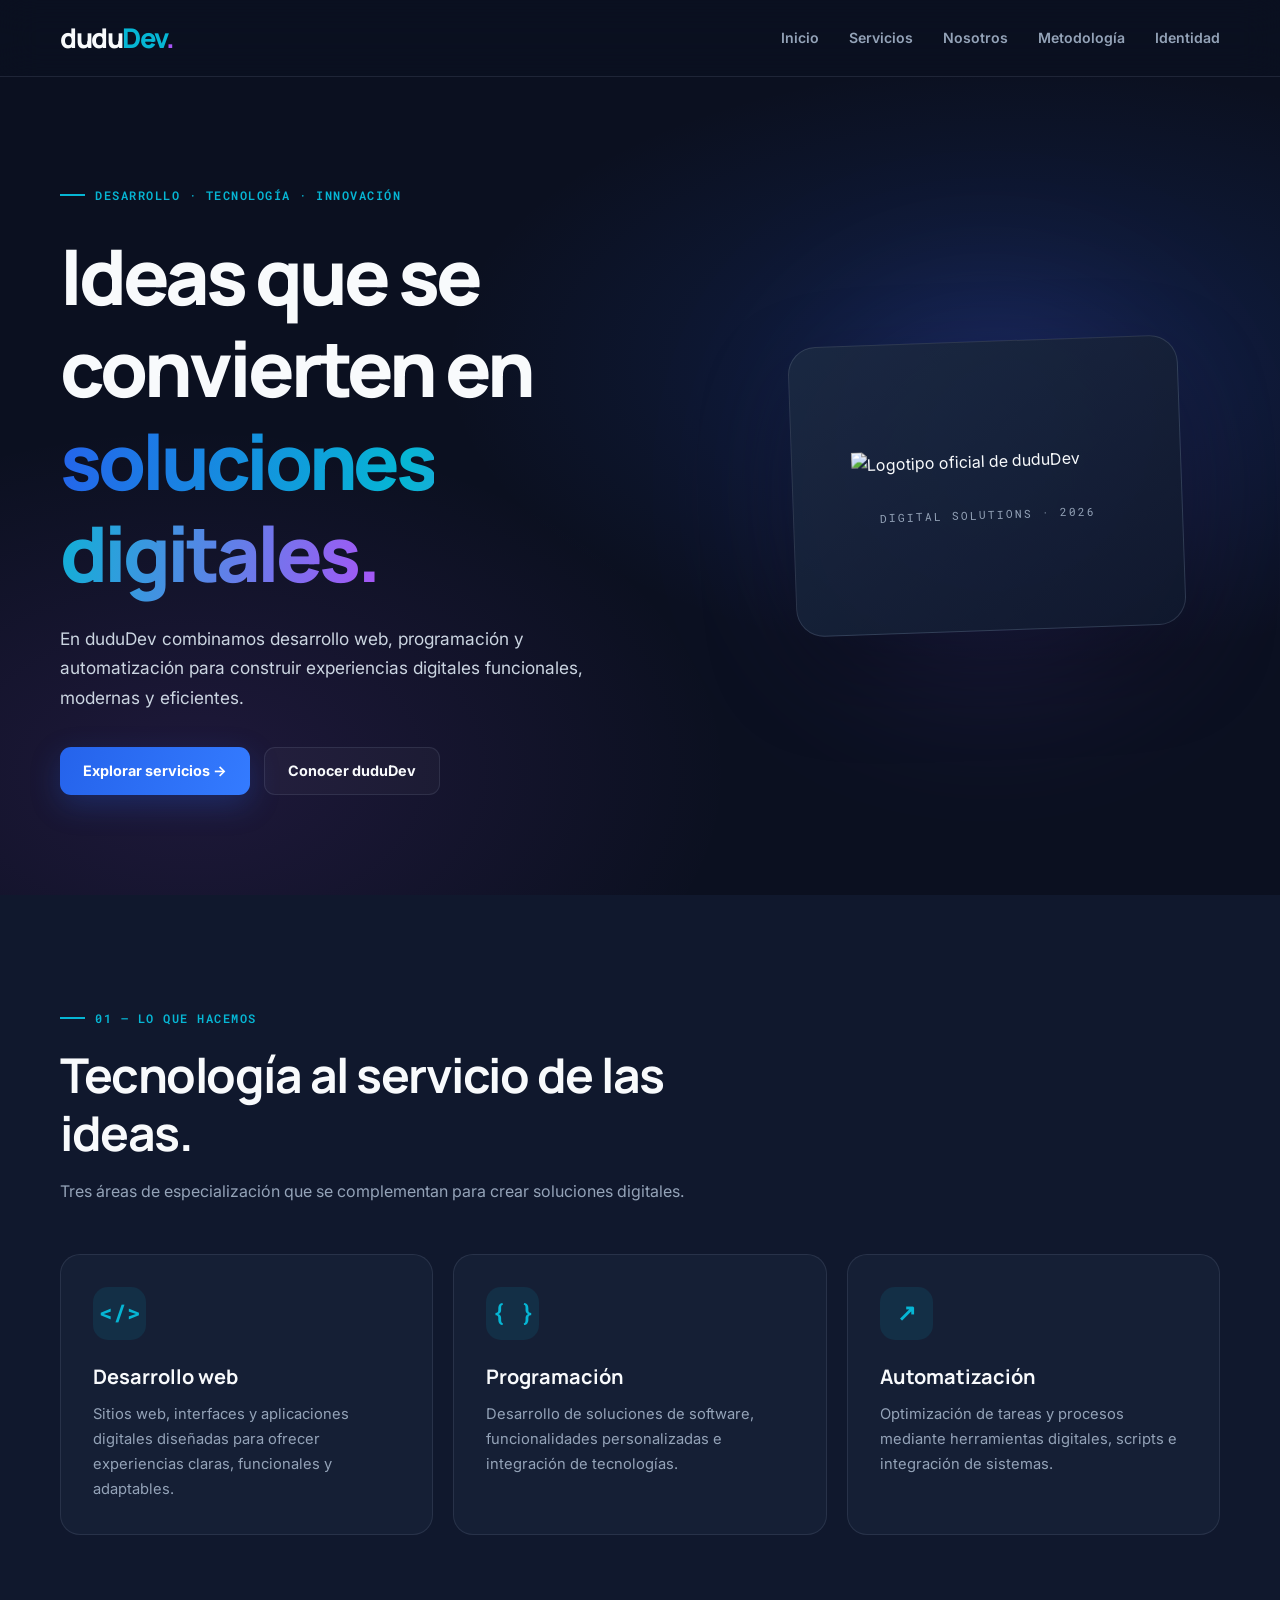
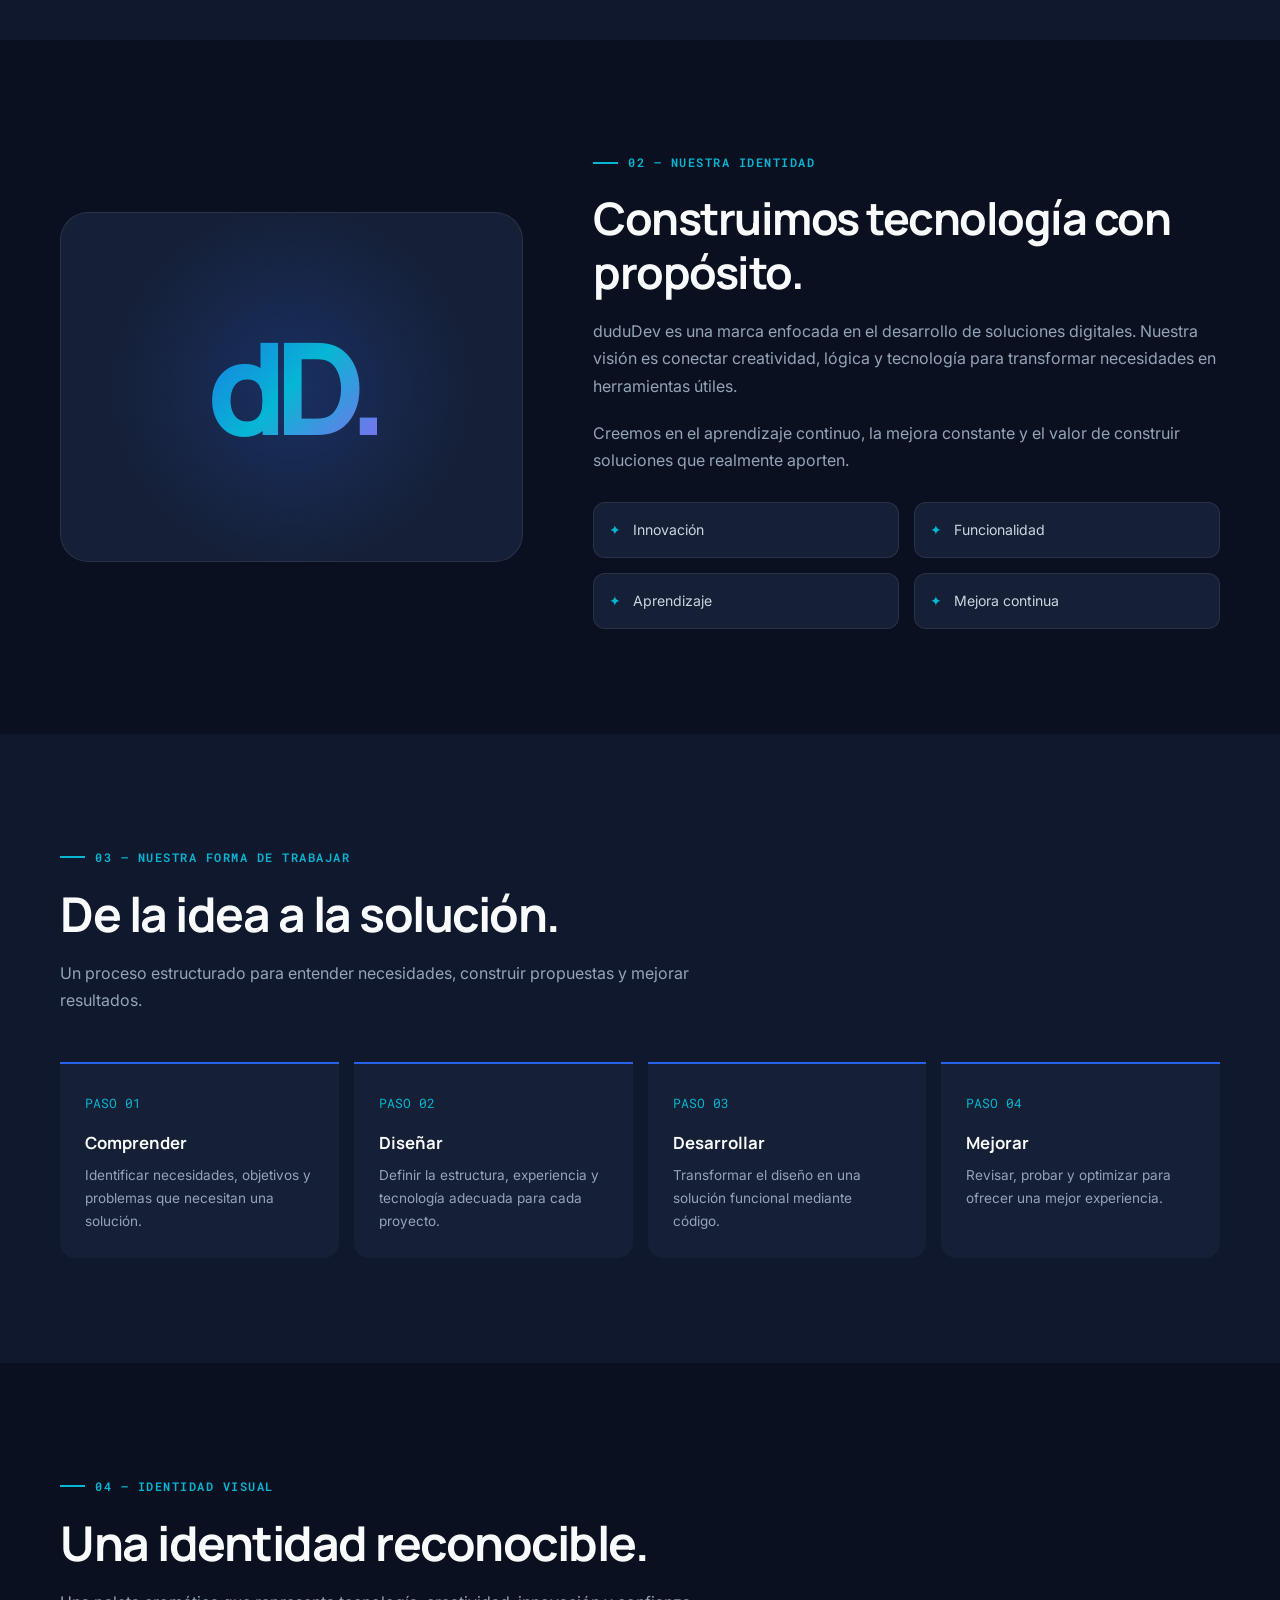
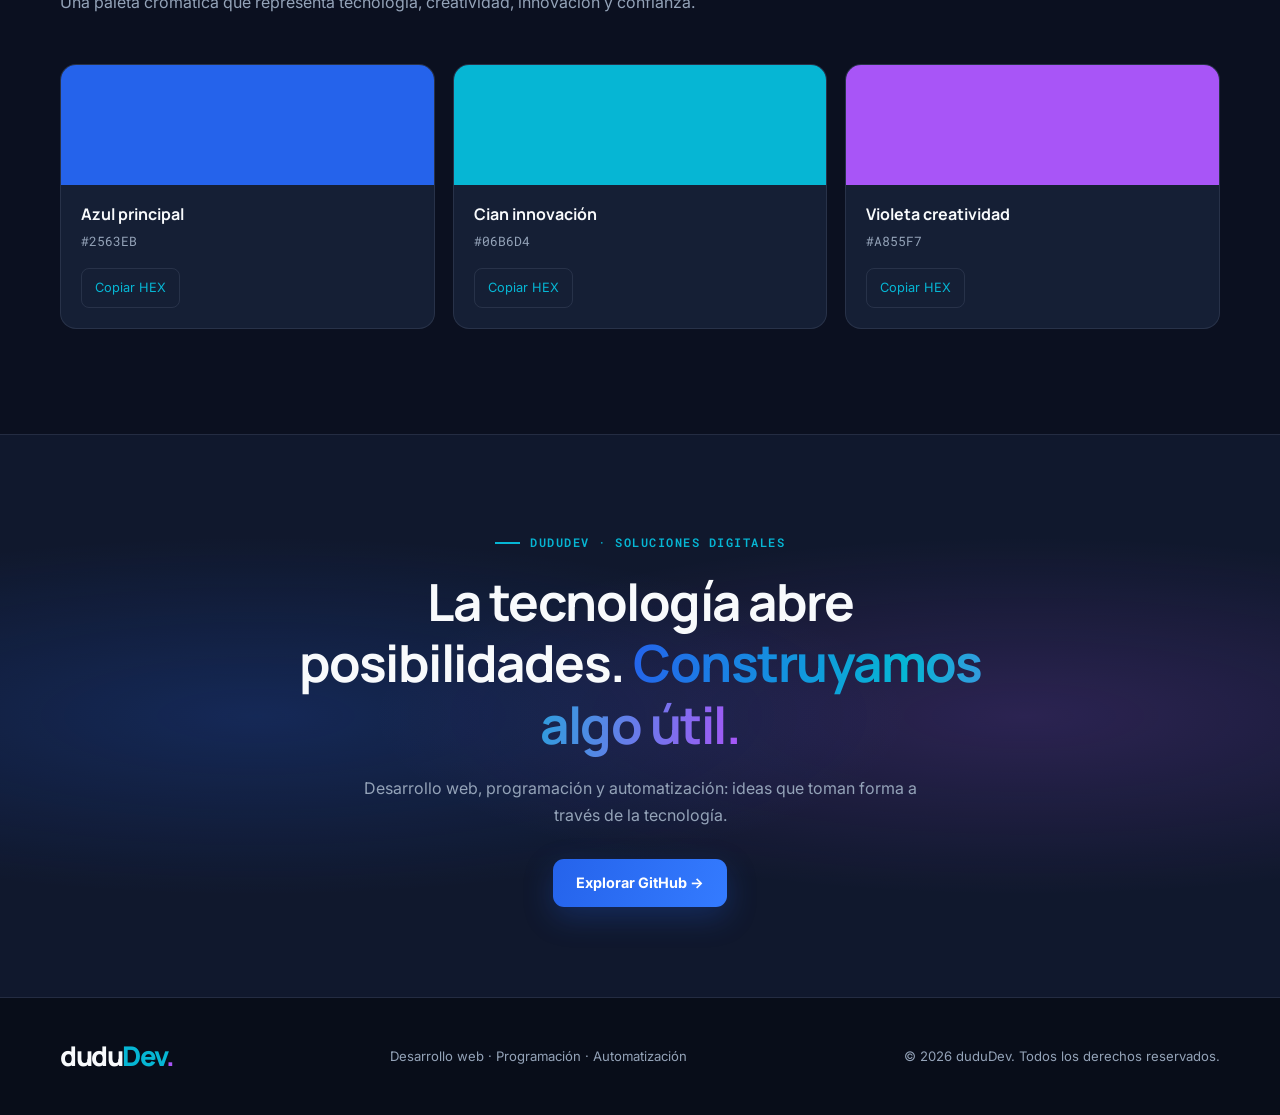
==== index.html @ e766fc5a "Redesign: nueva landing page duduDev" ====
<!DOCTYPE html>
<html lang="es">
<head>
    <meta charset="UTF-8">
    <meta name="viewport" content="width=device-width, initial-scale=1.0">

    <title>duduDev | Desarrollo web, programación y automatización</title>

    <meta name="description" content="duduDev desarrolla soluciones digitales mediante desarrollo web, programación y automatización de procesos.">
    <meta name="keywords" content="duduDev, desarrollo web, programación, automatización, software, soluciones digitales">
    <meta name="author" content="duduDev">
    <meta name="robots" content="index, follow">
    <meta name="theme-color" content="#0B1020">

    <link rel="canonical" href="https://dududev94.github.io/dududev-identidad/">
    <link rel="icon" type="image/svg+xml" href="assets/favicon.svg">

    <meta property="og:type" content="website">
    <meta property="og:locale" content="es_SV">
    <meta property="og:site_name" content="duduDev">
    <meta property="og:title" content="duduDev | Soluciones digitales">
    <meta property="og:description" content="Desarrollo web, programación y automatización. Transformamos ideas en soluciones digitales.">
    <meta property="og:url" content="https://dududev94.github.io/dududev-identidad/">

    <meta name="twitter:card" content="summary">
    <meta name="twitter:title" content="duduDev | Soluciones digitales">
    <meta name="twitter:description" content="Desarrollo web, programación y automatización.">

    <link rel="preconnect" href="https://fonts.googleapis.com">
    <link rel="preconnect" href="https://fonts.gstatic.com" crossorigin>

    <link href="https://fonts.googleapis.com/css2?family=Inter:wght@400;500;600;700;800&family=Manrope:wght@400;500;600;700;800&family=Roboto+Mono:wght@400;500;600&display=swap" rel="stylesheet">

    <!-- Google Analytics 4 -->
    <script async src="https://www.googletagmanager.com/gtag/js?id=G-S72F0D3RBG"></script>
    <script>
        window.dataLayer = window.dataLayer || [];

        function gtag() {
            dataLayer.push(arguments);
        }

        gtag('js', new Date());
        gtag('config', 'G-S72F0D3RBG');
    </script>

    <style>
        :root {
            --bg: #0B1020;
            --bg-secondary: #10182D;
            --surface: #151F35;
            --surface-light: #1B2942;

            --blue: #2563EB;
            --cyan: #06B6D4;
            --violet: #A855F7;

            --white: #F8FAFC;
            --text: #CBD5E1;
            --muted: #94A3B8;
            --border: rgba(148,163,184,.15);

            --font-title: 'Manrope', sans-serif;
            --font-body: 'Inter', sans-serif;
            --font-code: 'Roboto Mono', monospace;

            --container: 1160px;
            --radius: 20px;
        }

        * {
            margin: 0;
            padding: 0;
            box-sizing: border-box;
        }

        html {
            scroll-behavior: smooth;
            scroll-padding-top: 90px;
        }

        body {
            background: var(--bg);
            color: var(--white);
            font-family: var(--font-body);
            line-height: 1.7;
            overflow-x: hidden;
        }

        a {
            color: inherit;
            text-decoration: none;
        }

        button {
            font: inherit;
        }

        .container {
            width: min(var(--container), calc(100% - 44px));
            margin-inline: auto;
        }

        .header {
            position: sticky;
            top: 0;
            z-index: 1000;
            background: rgba(11,16,32,.88);
            backdrop-filter: blur(18px);
            border-bottom: 1px solid var(--border);
        }

        .navbar {
            min-height: 76px;
            display: flex;
            align-items: center;
            justify-content: space-between;
            gap: 25px;
        }

        .brand {
            font-family: var(--font-title);
            font-size: 1.7rem;
            font-weight: 800;
            letter-spacing: -1.5px;
        }

        .brand-dudu {
            color: var(--white);
        }

        .brand-dev {
            color: var(--cyan);
        }

        .brand-dot {
            color: var(--violet);
        }

        .nav-links {
            display: flex;
            align-items: center;
            gap: 30px;
            list-style: none;
        }

        .nav-links a {
            color: var(--muted);
            font-size: .88rem;
            font-weight: 600;
            transition: .25s;
        }

        .nav-links a:hover {
            color: var(--cyan);
        }

        .menu-toggle {
            display: none;
            background: transparent;
            color: var(--white);
            border: 1px solid var(--border);
            padding: 8px 12px;
            border-radius: 10px;
            cursor: pointer;
        }

        .hero {
            min-height: 690px;
            display: flex;
            align-items: center;
            position: relative;
            overflow: hidden;
            background:
                radial-gradient(ellipse at 80% 35%, rgba(37,99,235,.18), transparent 40%),
                radial-gradient(ellipse at 15% 85%, rgba(168,85,247,.12), transparent 35%);
        }

        .hero-grid {
            display: grid;
            grid-template-columns: 1.15fr .85fr;
            align-items: center;
            gap: 65px;
            padding-block: 100px;
        }

        .eyebrow {
            display: inline-flex;
            align-items: center;
            gap: 10px;
            color: var(--cyan);
            font-family: var(--font-code);
            font-size: .75rem;
            letter-spacing: 1.5px;
            font-weight: 600;
            text-transform: uppercase;
        }

        .eyebrow::before {
            content: "";
            width: 25px;
            height: 2px;
            background: var(--cyan);
        }

        h1, h2, h3 {
            font-family: var(--font-title);
            line-height: 1.2;
        }

        .hero h1 {
            margin-top: 25px;
            max-width: 700px;
            font-size: clamp(2.8rem, 6vw, 5.3rem);
            letter-spacing: -4px;
            font-weight: 800;
        }

        .gradient-text {
            background: linear-gradient(100deg, var(--blue), var(--cyan), var(--violet));
            background-clip: text;
            -webkit-background-clip: text;
            color: transparent;
        }

        .hero-description {
            max-width: 570px;
            margin-top: 25px;
            color: var(--text);
            font-size: 1.08rem;
        }

        .hero-actions {
            display: flex;
            flex-wrap: wrap;
            gap: 14px;
            margin-top: 35px;
        }

        .btn {
            min-height: 48px;
            display: inline-flex;
            justify-content: center;
            align-items: center;
            padding: 0 23px;
            border-radius: 11px;
            font-weight: 700;
            font-size: .9rem;
            transition: transform .25s, box-shadow .25s;
        }

        .btn:hover {
            transform: translateY(-3px);
        }

        .btn-primary {
            color: white;
            background: linear-gradient(110deg, var(--blue), #347BFF);
            box-shadow: 0 10px 30px rgba(37,99,235,.25);
        }

        .btn-outline {
            border: 1px solid var(--border);
            color: var(--white);
            background: rgba(255,255,255,.03);
        }

        .hero-visual {
            position: relative;
            min-height: 390px;
            display: grid;
            place-items: center;
        }

        .visual-glow {
            position: absolute;
            width: 310px;
            height: 310px;
            border-radius: 50%;
            background: linear-gradient(135deg, var(--blue), var(--violet));
            filter: blur(100px);
            opacity: .3;
        }

        .logo-panel {
            position: relative;
            width: min(100%, 390px);
            min-height: 290px;
            padding: 40px;
            display: flex;
            flex-direction: column;
            justify-content: center;
            align-items: center;
            background: linear-gradient(145deg, rgba(27,41,66,.95), rgba(16,24,45,.95));
            border: 1px solid rgba(148,163,184,.2);
            border-radius: 28px;
            box-shadow: 0 35px 90px rgba(0,0,0,.3);
            transform: rotate(-2deg);
        }

        .logo-panel img {
            width: 100%;
            max-width: 270px;
            height: auto;
        }

        .logo-caption {
            margin-top: 30px;
            color: var(--muted);
            font-family: var(--font-code);
            font-size: .7rem;
            letter-spacing: 2px;
        }

        .section {
            padding: 105px 0;
        }

        .section-alt {
            background: var(--bg-secondary);
        }

        .section-heading {
            max-width: 700px;
            margin-bottom: 48px;
        }

        .section-heading h2 {
            margin-top: 18px;
            font-size: clamp(2rem, 4vw, 3rem);
            letter-spacing: -1.5px;
        }

        .section-heading p {
            margin-top: 17px;
            color: var(--muted);
        }

        .services-grid {
            display: grid;
            grid-template-columns: repeat(3, 1fr);
            gap: 20px;
        }

        .service-card {
            position: relative;
            padding: 32px;
            min-height: 280px;
            background: var(--surface);
            border: 1px solid var(--border);
            border-radius: var(--radius);
            transition: transform .3s, border-color .3s;
        }

        .service-card:hover {
            transform: translateY(-7px);
            border-color: rgba(6,182,212,.5);
        }

        .service-icon {
            width: 53px;
            height: 53px;
            display: grid;
            place-items: center;
            border-radius: 15px;
            color: var(--cyan);
            background: rgba(6,182,212,.1);
            font-size: 1.45rem;
            font-weight: 800;
            font-family: var(--font-code);
        }

        .service-card h3 {
            margin-top: 25px;
            font-size: 1.25rem;
        }

        .service-card p {
            margin-top: 13px;
            color: var(--muted);
            font-size: .92rem;
        }

        .about-grid {
            display: grid;
            grid-template-columns: .85fr 1.15fr;
            gap: 70px;
            align-items: center;
        }

        .about-visual {
            min-height: 350px;
            display: grid;
            place-items: center;
            background:
                radial-gradient(circle at center, rgba(37,99,235,.25), transparent 65%),
                var(--surface);
            border: 1px solid var(--border);
            border-radius: 28px;
        }

        .about-symbol {
            font-family: var(--font-title);
            font-size: 8rem;
            font-weight: 800;
            letter-spacing: -12px;
            background: linear-gradient(135deg, var(--blue), var(--cyan), var(--violet));
            background-clip: text;
            -webkit-background-clip: text;
            color: transparent;
        }

        .about-content h2 {
            margin-top: 18px;
            font-size: clamp(2rem, 4vw, 2.8rem);
            letter-spacing: -1.5px;
        }

        .about-content p {
            margin-top: 20px;
            color: var(--muted);
        }

        .principles {
            display: grid;
            grid-template-columns: repeat(2, 1fr);
            gap: 15px;
            margin-top: 28px;
        }

        .principle {
            padding: 15px;
            background: var(--surface);
            border: 1px solid var(--border);
            border-radius: 12px;
            color: var(--text);
            font-size: .88rem;
        }

        .principle span {
            color: var(--cyan);
            margin-right: 8px;
        }

        .process-grid {
            display: grid;
            grid-template-columns: repeat(4, 1fr);
            gap: 15px;
        }

        .process-card {
            padding: 25px;
            border-top: 2px solid var(--blue);
            background: var(--surface);
            border-radius: 0 0 15px 15px;
        }

        .process-number {
            color: var(--cyan);
            font-family: var(--font-code);
            font-size: .8rem;
        }

        .process-card h3 {
            margin-top: 17px;
            font-size: 1.05rem;
        }

        .process-card p {
            margin-top: 10px;
            color: var(--muted);
            font-size: .85rem;
        }

        .identity-grid {
            display: grid;
            grid-template-columns: repeat(3, 1fr);
            gap: 18px;
        }

        .identity-card {
            overflow: hidden;
            background: var(--surface);
            border: 1px solid var(--border);
            border-radius: 16px;
        }

        .color-preview {
            height: 120px;
        }

        .color-info {
            padding: 20px;
        }

        .color-info h3 {
            font-size: 1rem;
        }

        .color-info p {
            margin-top: 7px;
            color: var(--muted);
            font-family: var(--font-code);
            font-size: .8rem;
        }

        .copy-color {
            margin-top: 15px;
            padding: 8px 13px;
            color: var(--cyan);
            border: 1px solid var(--border);
            border-radius: 8px;
            background: transparent;
            cursor: pointer;
            font-size: .8rem;
        }

        .copy-color:hover {
            background: rgba(6,182,212,.1);
        }

        .cta-section {
            padding: 90px 0;
            background:
                radial-gradient(ellipse at 20% 50%, rgba(37,99,235,.22), transparent 45%),
                radial-gradient(ellipse at 80% 50%, rgba(168,85,247,.18), transparent 45%),
                var(--bg-secondary);
            border-block: 1px solid var(--border);
        }

        .cta-content {
            text-align: center;
            max-width: 760px;
            margin: auto;
        }

        .cta-content h2 {
            margin-top: 18px;
            font-size: clamp(2rem, 4vw, 3.3rem);
            letter-spacing: -1.5px;
        }

        .cta-content p {
            margin: 20px auto 30px;
            color: var(--muted);
            max-width: 600px;
        }

        .footer {
            padding: 35px 0;
            background: #080D19;
        }

        .footer-content {
            display: flex;
            align-items: center;
            justify-content: space-between;
            flex-wrap: wrap;
            gap: 20px;
        }

        .footer p, .copyright {
            color: var(--muted);
            font-size: .82rem;
        }

        .toast {
            position: fixed;
            bottom: 25px;
            right: 25px;
            z-index: 2000;
            padding: 13px 20px;
            color: white;
            background: var(--blue);
            border-radius: 10px;
            opacity: 0;
            transform: translateY(15px);
            pointer-events: none;
            transition: .25s;
        }

        .toast.show {
            opacity: 1;
            transform: translateY(0);
        }

        @media (max-width: 900px) {
            .hero-grid {
                grid-template-columns: 1fr 1fr;
                gap: 30px;
            }

            .services-grid {
                grid-template-columns: repeat(2, 1fr);
            }

            .process-grid {
                grid-template-columns: repeat(2, 1fr);
            }

            .about-grid {
                gap: 35px;
            }
        }

        @media (max-width: 680px) {
            .container {
                width: min(100% - 32px, var(--container));
            }

            .navbar {
                min-height: 68px;
            }

            .menu-toggle {
                display: block;
            }

            .nav-links {
                position: absolute;
                top: 68px;
                left: 0;
                right: 0;
                display: none;
                flex-direction: column;
                align-items: stretch;
                gap: 0;
                padding: 12px 22px 20px;
                background: #10182D;
                border-bottom: 1px solid var(--border);
            }

            .nav-links.active {
                display: flex;
            }

            .nav-links a {
                display: block;
                padding: 13px 0;
            }

            .hero {
                min-height: auto;
            }

            .hero-grid {
                grid-template-columns: 1fr;
                padding-block: 75px;
                gap: 35px;
            }

            .hero h1 {
                letter-spacing: -2px;
            }

            .hero-visual {
                min-height: 290px;
            }

            .logo-panel {
                min-height: 240px;
            }

            .section {
                padding: 75px 0;
            }

            .services-grid,
            .identity-grid,
            .about-grid,
            .process-grid {
                grid-template-columns: 1fr;
            }

            .about-visual {
                min-height: 250px;
            }

            .about-symbol {
                font-size: 6rem;
            }

            .principles {
                grid-template-columns: 1fr;
            }

            .footer-content {
                flex-direction: column;
                text-align: center;
            }
        }

        @media (prefers-reduced-motion: reduce) {
            *, *::before, *::after {
                scroll-behavior: auto !important;
                animation-duration: .01ms !important;
                transition-duration: .01ms !important;
            }
        }
    </style>
</head>

<body data-analytics-page="dududev_home">

    <!-- NAVEGACIÓN -->
    <header class="header">
        <nav class="navbar container" aria-label="Navegación principal">

            <a href="#inicio" class="brand"
               data-analytics-event="navigation_click"
               data-analytics-category="navigation"
               data-analytics-label="Logo duduDev - Inicio">
                <span class="brand-dudu">dudu</span><span class="brand-dev">Dev</span><span class="brand-dot">.</span>
            </a>

            <button class="menu-toggle" id="menuToggle"
                    aria-label="Abrir menú"
                    aria-expanded="false"
                    aria-controls="navLinks">
                ☰
            </button>

            <ul class="nav-links" id="navLinks">
                <li><a href="#inicio">Inicio</a></li>
                <li><a href="#servicios">Servicios</a></li>
                <li><a href="#nosotros">Nosotros</a></li>
                <li><a href="#metodologia">Metodología</a></li>
                <li><a href="#identidad">Identidad</a></li>
            </ul>
        </nav>
    </header>

    <main>

        <!-- HERO -->
        <section class="hero" id="inicio">
            <div class="container hero-grid">

                <div>
                    <span class="eyebrow">Desarrollo · Tecnología · Innovación</span>

                    <h1>
                        Ideas que se convierten en
                        <span class="gradient-text">soluciones digitales.</span>
                    </h1>

                    <p class="hero-description">
                        En duduDev combinamos desarrollo web, programación
                        y automatización para construir experiencias digitales
                        funcionales, modernas y eficientes.
                    </p>

                    <div class="hero-actions">
                        <a href="#servicios" class="btn btn-primary"
                           data-analytics-event="cta_click"
                           data-analytics-category="call_to_action"
                           data-analytics-label="Explorar servicios">
                            Explorar servicios →
                        </a>

                        <a href="#nosotros" class="btn btn-outline"
                           data-analytics-event="cta_click"
                           data-analytics-category="call_to_action"
                           data-analytics-label="Conocer duduDev">
                            Conocer duduDev
                        </a>
                    </div>
                </div>

                <div class="hero-visual">
                    <div class="visual-glow"></div>

                    <div class="logo-panel">
                        <img src="assets/dududev_logo.svg"
                             alt="Logotipo oficial de duduDev">

                        <span class="logo-caption">DIGITAL SOLUTIONS · 2026</span>
                    </div>
                </div>

            </div>
        </section>

        <!-- SERVICIOS -->
        <section class="section section-alt" id="servicios">
            <div class="container">

                <div class="section-heading">
                    <span class="eyebrow">01 — LO QUE HACEMOS</span>
                    <h2>Tecnología al servicio de las ideas.</h2>
                    <p>
                        Tres áreas de especialización que se complementan
                        para crear soluciones digitales.
                    </p>
                </div>

                <div class="services-grid">

                    <article class="service-card">
                        <div class="service-icon">&lt;/&gt;</div>
                        <h3>Desarrollo web</h3>
                        <p>
                            Sitios web, interfaces y aplicaciones digitales
                            diseñadas para ofrecer experiencias claras,
                            funcionales y adaptables.
                        </p>
                    </article>

                    <article class="service-card">
                        <div class="service-icon">{ }</div>
                        <h3>Programación</h3>
                        <p>
                            Desarrollo de soluciones de software,
                            funcionalidades personalizadas e integración
                            de tecnologías.
                        </p>
                    </article>

                    <article class="service-card">
                        <div class="service-icon">↗</div>
                        <h3>Automatización</h3>
                        <p>
                            Optimización de tareas y procesos mediante
                            herramientas digitales, scripts e integración
                            de sistemas.
                        </p>
                    </article>

                </div>
            </div>
        </section>

        <!-- NOSOTROS -->
        <section class="section" id="nosotros">
            <div class="container about-grid">

                <div class="about-visual">
                    <div class="about-symbol">dD.</div>
                </div>

                <div class="about-content">
                    <span class="eyebrow">02 — NUESTRA IDENTIDAD</span>

                    <h2>Construimos tecnología con propósito.</h2>

                    <p>
                        duduDev es una marca enfocada en el desarrollo
                        de soluciones digitales. Nuestra visión es conectar
                        creatividad, lógica y tecnología para transformar
                        necesidades en herramientas útiles.
                    </p>

                    <p>
                        Creemos en el aprendizaje continuo, la mejora
                        constante y el valor de construir soluciones
                        que realmente aporten.
                    </p>

                    <div class="principles">
                        <div class="principle"><span>✦</span> Innovación</div>
                        <div class="principle"><span>✦</span> Funcionalidad</div>
                        <div class="principle"><span>✦</span> Aprendizaje</div>
                        <div class="principle"><span>✦</span> Mejora continua</div>
                    </div>
                </div>

            </div>
        </section>

        <!-- METODOLOGÍA -->
        <section class="section section-alt" id="metodologia">
            <div class="container">

                <div class="section-heading">
                    <span class="eyebrow">03 — NUESTRA FORMA DE TRABAJAR</span>
                    <h2>De la idea a la solución.</h2>
                    <p>
                        Un proceso estructurado para entender necesidades,
                        construir propuestas y mejorar resultados.
                    </p>
                </div>

                <div class="process-grid">

                    <article class="process-card">
                        <span class="process-number">PASO 01</span>
                        <h3>Comprender</h3>
                        <p>
                            Identificar necesidades, objetivos y problemas
                            que necesitan una solución.
                        </p>
                    </article>

                    <article class="process-card">
                        <span class="process-number">PASO 02</span>
                        <h3>Diseñar</h3>
                        <p>
                            Definir la estructura, experiencia y tecnología
                            adecuada para cada proyecto.
                        </p>
                    </article>

                    <article class="process-card">
                        <span class="process-number">PASO 03</span>
                        <h3>Desarrollar</h3>
                        <p>
                            Transformar el diseño en una solución
                            funcional mediante código.
                        </p>
                    </article>

                    <article class="process-card">
                        <span class="process-number">PASO 04</span>
                        <h3>Mejorar</h3>
                        <p>
                            Revisar, probar y optimizar para ofrecer
                            una mejor experiencia.
                        </p>
                    </article>

                </div>
            </div>
        </section>

        <!-- IDENTIDAD VISUAL -->
        <section class="section" id="identidad">
            <div class="container">

                <div class="section-heading">
                    <span class="eyebrow">04 — IDENTIDAD VISUAL</span>
                    <h2>Una identidad reconocible.</h2>
                    <p>
                        Una paleta cromática que representa tecnología,
                        creatividad, innovación y confianza.
                    </p>
                </div>

                <div class="identity-grid">

                    <article class="identity-card">
                        <div class="color-preview" style="background:#2563EB"></div>
                        <div class="color-info">
                            <h3>Azul principal</h3>
                            <p>#2563EB</p>
                            <button class="copy-color" data-color="#2563EB"
                                    data-analytics-event="copy_color"
                                    data-analytics-category="brand_identity"
                                    data-analytics-label="Copiar azul principal">
                                Copiar HEX
                            </button>
                        </div>
                    </article>

                    <article class="identity-card">
                        <div class="color-preview" style="background:#06B6D4"></div>
                        <div class="color-info">
                            <h3>Cian innovación</h3>
                            <p>#06B6D4</p>
                            <button class="copy-color" data-color="#06B6D4"
                                    data-analytics-event="copy_color"
                                    data-analytics-category="brand_identity"
                                    data-analytics-label="Copiar cian">
                                Copiar HEX
                            </button>
                        </div>
                    </article>

                    <article class="identity-card">
                        <div class="color-preview" style="background:#A855F7"></div>
                        <div class="color-info">
                            <h3>Violeta creatividad</h3>
                            <p>#A855F7</p>
                            <button class="copy-color" data-color="#A855F7"
                                    data-analytics-event="copy_color"
                                    data-analytics-category="brand_identity"
                                    data-analytics-label="Copiar violeta">
                                Copiar HEX
                            </button>
                        </div>
                    </article>

                </div>
            </div>
        </section>

        <!-- CTA -->
        <section class="cta-section">
            <div class="container cta-content">

                <span class="eyebrow">duduDev · SOLUCIONES DIGITALES</span>

                <h2>
                    La tecnología abre posibilidades.
                    <span class="gradient-text">Construyamos algo útil.</span>
                </h2>

                <p>
                    Desarrollo web, programación y automatización:
                    ideas que toman forma a través de la tecnología.
                </p>

                <a href="https://github.com/dududev94"
                   target="_blank"
                   rel="noopener noreferrer"
                   class="btn btn-primary"
                   data-analytics-event="cta_click"
                   data-analytics-category="call_to_action"
                   data-analytics-label="Visitar GitHub">
                    Explorar GitHub →
                </a>

            </div>
        </section>

    </main>

    <!-- FOOTER -->
    <footer class="footer">
        <div class="container footer-content">

            <a href="#inicio" class="brand">
                <span class="brand-dudu">dudu</span><span class="brand-dev">Dev</span><span class="brand-dot">.</span>
            </a>

            <p>Desarrollo web · Programación · Automatización</p>

            <span class="copyright">
                © <span id="year"></span> duduDev. Todos los derechos reservados.
            </span>

        </div>
    </footer>

    <div class="toast" id="toast" role="status" aria-live="polite">
        Color copiado
    </div>

    <script>
        // Año del footer
        document.getElementById("year").textContent =
            new Date().getFullYear();

        // Menú móvil
        const menuToggle = document.getElementById("menuToggle");
        const navLinks = document.getElementById("navLinks");

        menuToggle.addEventListener("click", () => {
            const isOpen = navLinks.classList.toggle("active");

            menuToggle.setAttribute("aria-expanded", String(isOpen));
            menuToggle.setAttribute(
                "aria-label",
                isOpen ? "Cerrar menú" : "Abrir menú"
            );

            menuToggle.textContent = isOpen ? "✕" : "☰";
        });

        navLinks.querySelectorAll("a").forEach(link => {
            link.addEventListener("click", () => {
                navLinks.classList.remove("active");
                menuToggle.setAttribute("aria-expanded", "false");
                menuToggle.setAttribute("aria-label", "Abrir menú");
                menuToggle.textContent = "☰";
            });
        });

        // Copiar colores HEX
        const toast = document.getElementById("toast");

        document.querySelectorAll(".copy-color").forEach(button => {
            button.addEventListener("click", async () => {
                const color = button.dataset.color;

                try {
                    await navigator.clipboard.writeText(color);

                    toast.textContent = color + " copiado";
                    toast.classList.add("show");

                    setTimeout(() => {
                        toast.classList.remove("show");
                    }, 2000);

                } catch (error) {
                    toast.textContent = "No se pudo copiar el color";
                    toast.classList.add("show");

                    setTimeout(() => {
                        toast.classList.remove("show");
                    }, 2000);
                }
            });
        });
    </script>

    <!-- Seguimiento de eventos existente -->
    <script src="./js/analytics-events.js" defer id="dududev-analytics-events"></script>

</body>
</html>
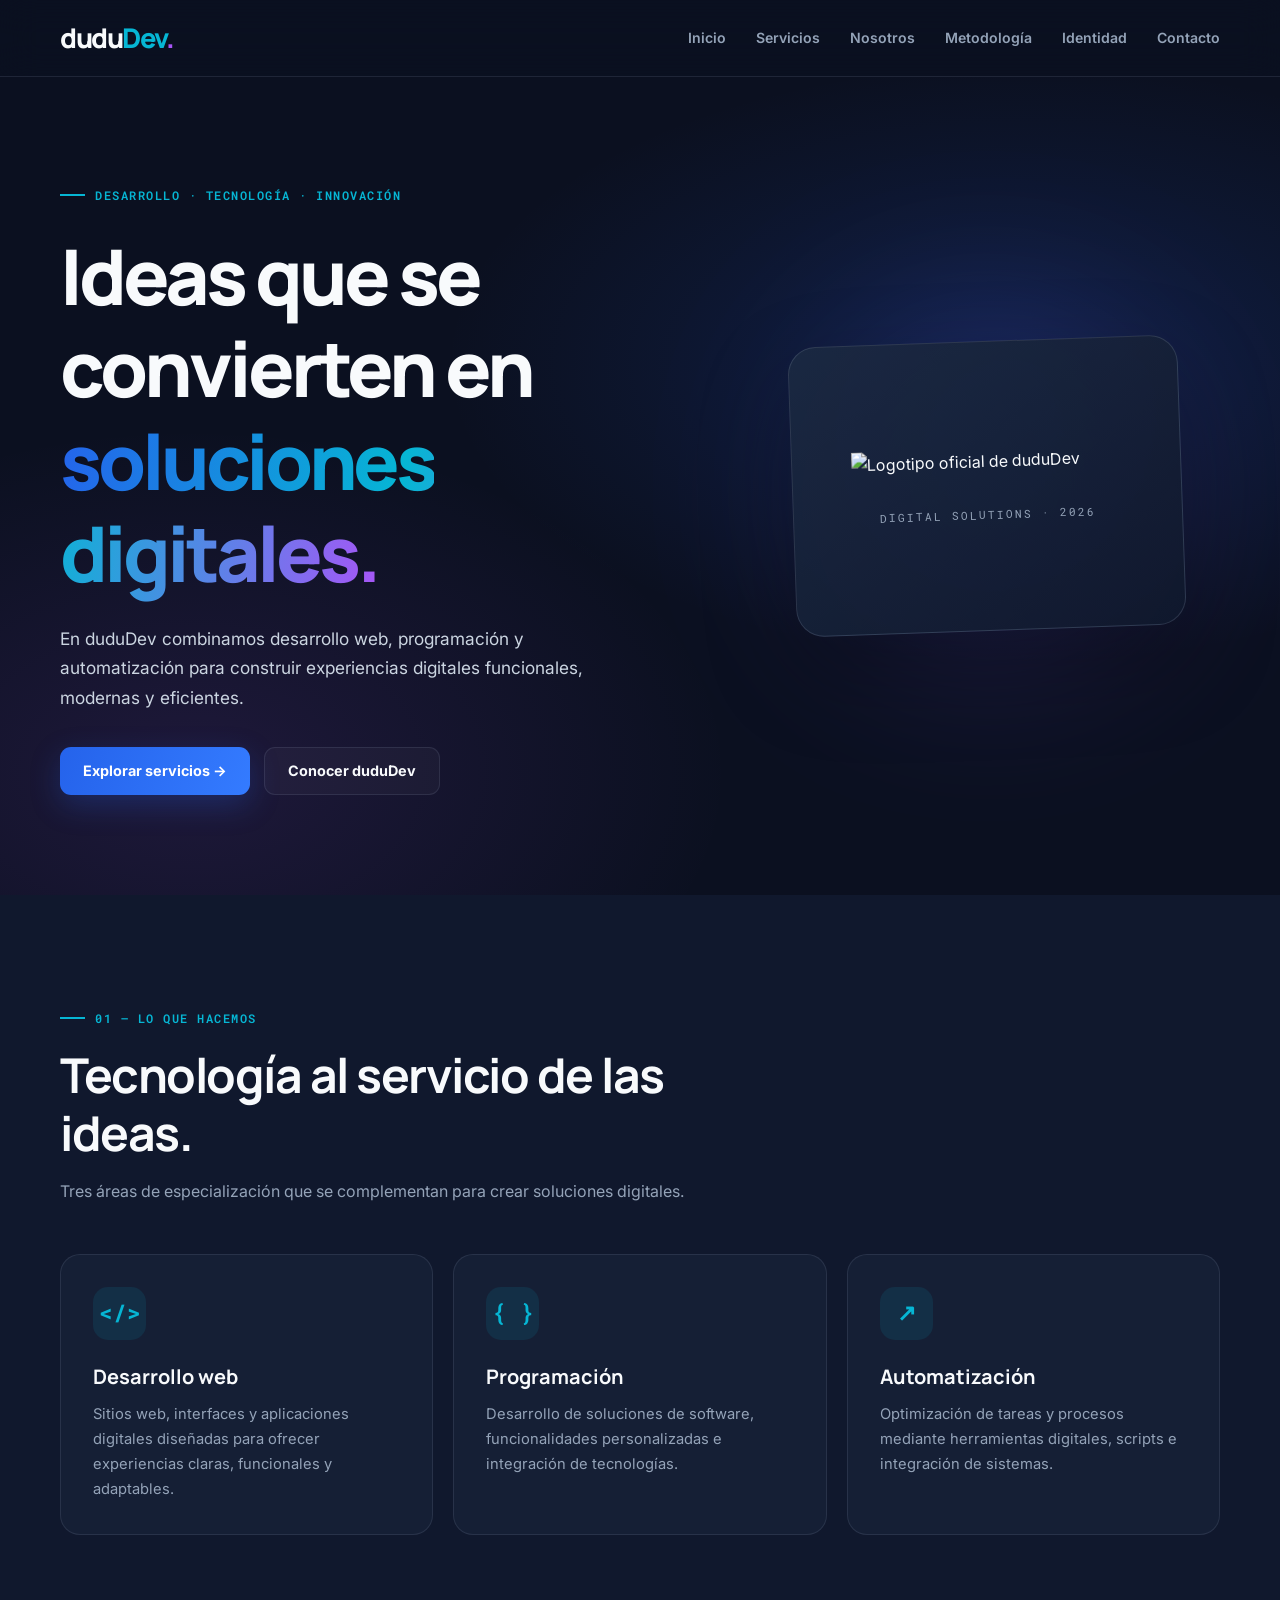
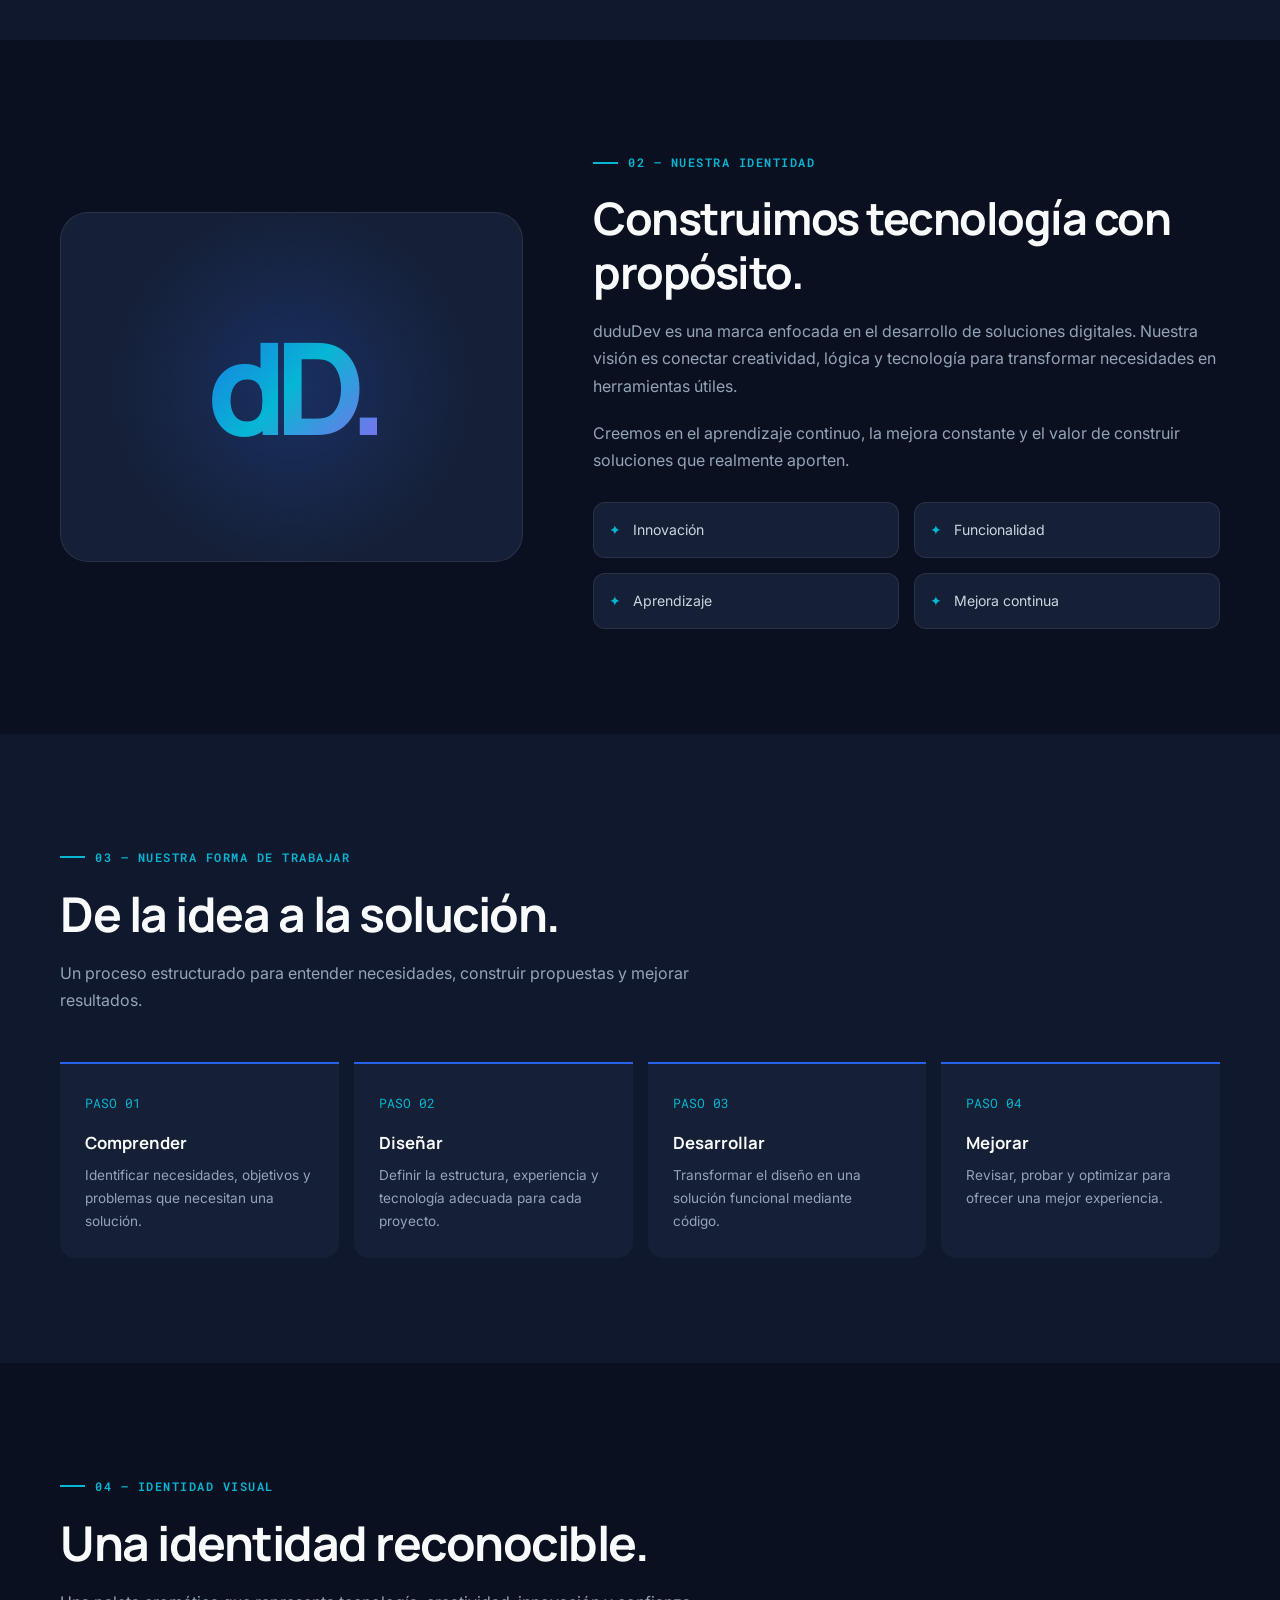
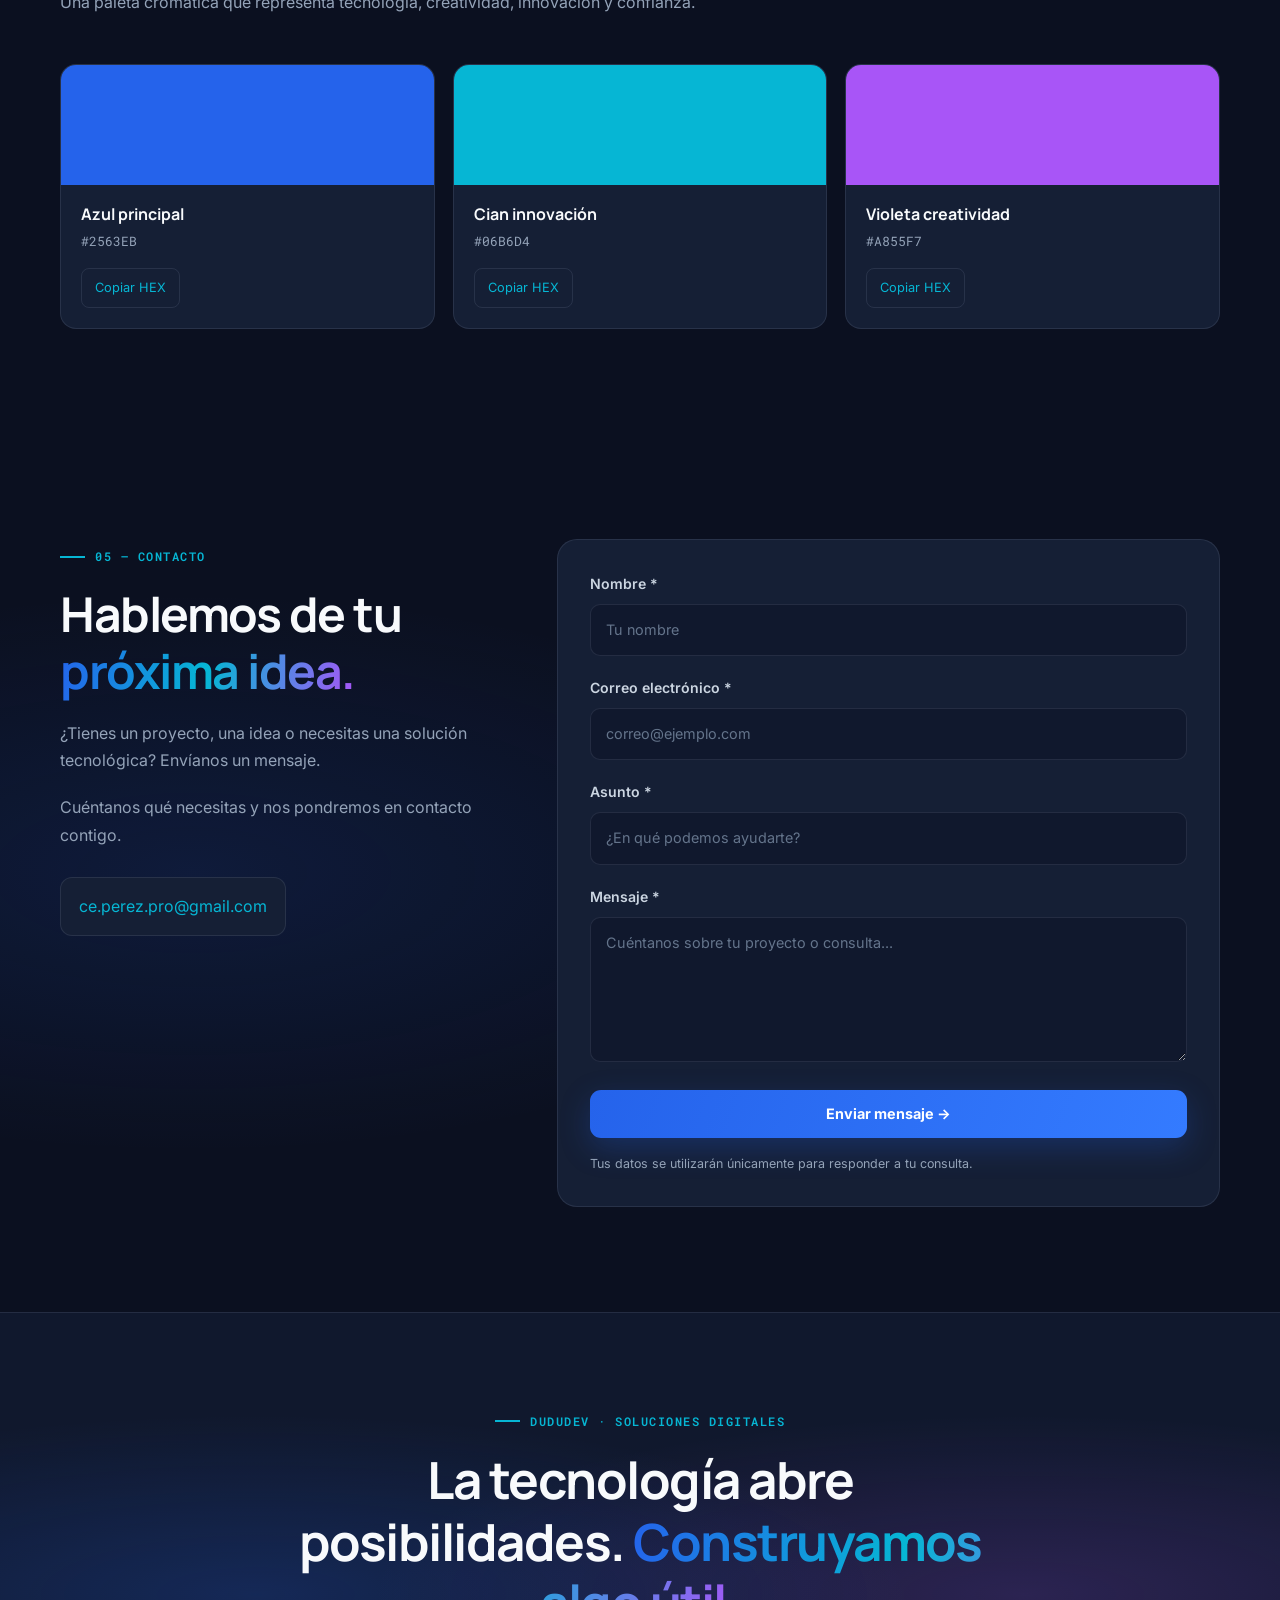
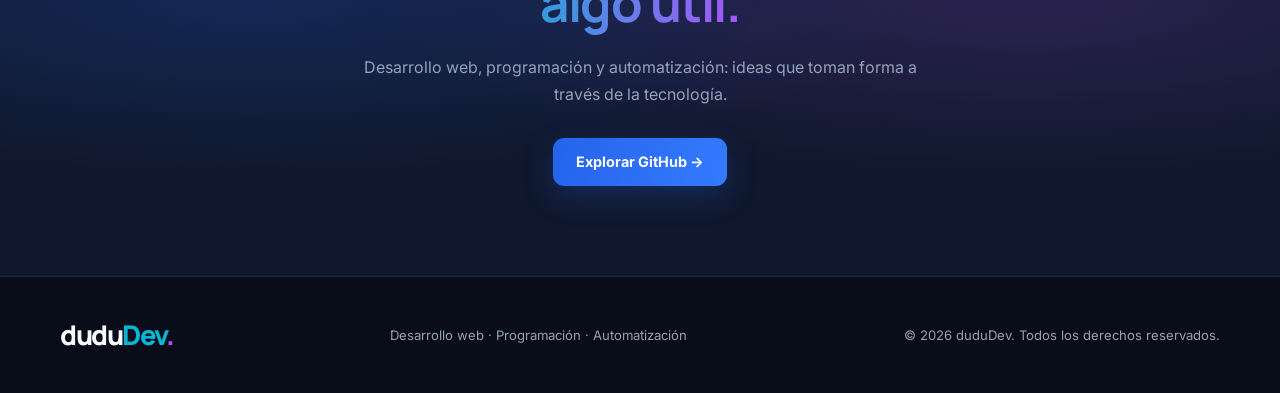
==== commit a4285e48: "feat: add contact form with email delivery" ====
--- a/index.html
+++ b/index.html
@@ -697,6 +697,158 @@
                 transition-duration: .01ms !important;
             }
         }
+    
+        /* =========================================
+           CONTACTO
+        ========================================= */
+
+        .contact-section {
+            padding: 105px 0;
+            background:
+                radial-gradient(ellipse at 15% 50%, rgba(37,99,235,.13), transparent 45%),
+                var(--bg);
+        }
+
+        .contact-grid {
+            display: grid;
+            grid-template-columns: .8fr 1.2fr;
+            gap: 55px;
+            align-items: start;
+        }
+
+        .contact-info h2 {
+            margin-top: 18px;
+            font-size: clamp(2rem, 4vw, 3rem);
+            letter-spacing: -1.5px;
+        }
+
+        .contact-info > p {
+            margin-top: 20px;
+            color: var(--muted);
+        }
+
+        .contact-email {
+            display: inline-flex;
+            margin-top: 28px;
+            padding: 15px 18px;
+            border: 1px solid var(--border);
+            border-radius: 12px;
+            background: var(--surface);
+            color: var(--cyan);
+            overflow-wrap: anywhere;
+        }
+
+        .contact-form {
+            padding: 32px;
+            background: var(--surface);
+            border: 1px solid var(--border);
+            border-radius: 20px;
+        }
+
+        .form-group {
+            margin-bottom: 20px;
+        }
+
+        .form-group label {
+            display: block;
+            margin-bottom: 8px;
+            color: var(--text);
+            font-size: .88rem;
+            font-weight: 600;
+        }
+
+        .form-control {
+            width: 100%;
+            padding: 13px 15px;
+            color: var(--white);
+            background: var(--bg-secondary);
+            border: 1px solid var(--border);
+            border-radius: 10px;
+            font: inherit;
+            font-size: .9rem;
+            outline: none;
+            transition: border-color .2s, box-shadow .2s;
+        }
+
+        .form-control:focus {
+            border-color: var(--cyan);
+            box-shadow: 0 0 0 3px rgba(6,182,212,.1);
+        }
+
+        .form-control::placeholder {
+            color: #64748B;
+        }
+
+        .form-control textarea,
+        textarea.form-control {
+            min-height: 145px;
+            resize: vertical;
+        }
+
+        .contact-submit {
+            width: 100%;
+            border: none;
+            cursor: pointer;
+        }
+
+        .contact-submit:disabled {
+            opacity: .6;
+            cursor: not-allowed;
+        }
+
+        .form-notice {
+            margin-top: 15px;
+            color: var(--muted);
+            font-size: .78rem;
+        }
+
+        .form-status {
+            display: none;
+            margin-top: 18px;
+            padding: 13px 15px;
+            border-radius: 10px;
+            font-size: .88rem;
+        }
+
+        .form-status.visible {
+            display: block;
+        }
+
+        .form-status.success {
+            color: #67E8A5;
+            background: rgba(34,197,94,.1);
+            border: 1px solid rgba(34,197,94,.2);
+        }
+
+        .form-status.error {
+            color: #FCA5A5;
+            background: rgba(239,68,68,.1);
+            border: 1px solid rgba(239,68,68,.2);
+        }
+
+        .contact-honeypot {
+            position: absolute !important;
+            left: -9999px !important;
+            width: 1px !important;
+            height: 1px !important;
+            overflow: hidden !important;
+        }
+
+        @media (max-width: 680px) {
+            .contact-section {
+                padding: 75px 0;
+            }
+
+            .contact-grid {
+                grid-template-columns: 1fr;
+                gap: 35px;
+            }
+
+            .contact-form {
+                padding: 22px;
+            }
+        }
+
     </style>
 </head>
 
@@ -726,6 +878,7 @@
                 <li><a href="#nosotros">Nosotros</a></li>
                 <li><a href="#metodologia">Metodología</a></li>
                 <li><a href="#identidad">Identidad</a></li>
+                <li><a href="#contacto">Contacto</a></li>
             </ul>
         </nav>
     </header>
@@ -983,6 +1136,132 @@
             </div>
         </section>
 
+
+        <!-- CONTACTO -->
+        <section class="contact-section" id="contacto">
+            <div class="container contact-grid">
+
+                <div class="contact-info">
+
+                    <span class="eyebrow">05 — CONTACTO</span>
+
+                    <h2>
+                        Hablemos de tu
+                        <span class="gradient-text">próxima idea.</span>
+                    </h2>
+
+                    <p>
+                        ¿Tienes un proyecto, una idea o necesitas una
+                        solución tecnológica? Envíanos un mensaje.
+                    </p>
+
+                    <p>
+                        Cuéntanos qué necesitas y nos pondremos en
+                        contacto contigo.
+                    </p>
+
+                    <a class="contact-email"
+                       href="mailto:ce.perez.pro@gmail.com">
+                        ce.perez.pro@gmail.com
+                    </a>
+
+                </div>
+
+                <form
+                    class="contact-form"
+                    id="contactForm"
+                    action="https://formsubmit.co/ce.perez.pro@gmail.com"
+                    method="POST">
+
+                    <!-- Configuración FormSubmit -->
+                    <input type="hidden" name="_subject"
+                           value="Nuevo mensaje desde duduDev">
+
+                    <input type="hidden" name="_template"
+                           value="table">
+
+                    <input type="hidden" name="_captcha"
+                           value="true">
+
+                    <!-- Protección básica contra bots -->
+                    <div class="contact-honeypot" aria-hidden="true">
+                        <label for="website">No completar este campo</label>
+                        <input type="text" id="website"
+                               name="_honey" tabindex="-1"
+                               autocomplete="off">
+                    </div>
+
+                    <div class="form-group">
+                        <label for="contactName">Nombre *</label>
+                        <input
+                            class="form-control"
+                            type="text"
+                            id="contactName"
+                            name="name"
+                            placeholder="Tu nombre"
+                            maxlength="100"
+                            autocomplete="name"
+                            required>
+                    </div>
+
+                    <div class="form-group">
+                        <label for="contactEmail">Correo electrónico *</label>
+                        <input
+                            class="form-control"
+                            type="email"
+                            id="contactEmail"
+                            name="email"
+                            placeholder="correo@ejemplo.com"
+                            maxlength="150"
+                            autocomplete="email"
+                            required>
+                    </div>
+
+                    <div class="form-group">
+                        <label for="contactSubject">Asunto *</label>
+                        <input
+                            class="form-control"
+                            type="text"
+                            id="contactSubject"
+                            name="subject"
+                            placeholder="¿En qué podemos ayudarte?"
+                            maxlength="150"
+                            required>
+                    </div>
+
+                    <div class="form-group">
+                        <label for="contactMessage">Mensaje *</label>
+                        <textarea
+                            class="form-control"
+                            id="contactMessage"
+                            name="message"
+                            placeholder="Cuéntanos sobre tu proyecto o consulta..."
+                            minlength="10"
+                            maxlength="3000"
+                            required></textarea>
+                    </div>
+
+                    <button type="submit"
+                            class="btn btn-primary contact-submit"
+                            id="contactSubmit"
+                            data-analytics-event="contact_submit"
+                            data-analytics-category="contact"
+                            data-analytics-label="Enviar formulario de contacto">
+                        Enviar mensaje →
+                    </button>
+
+                    <p class="form-notice">
+                        Tus datos se utilizarán únicamente para responder
+                        a tu consulta.
+                    </p>
+
+                    <div class="form-status" id="formStatus"
+                         role="status" aria-live="polite"></div>
+
+                </form>
+
+            </div>
+        </section>
         <!-- CTA -->
         <section class="cta-section">
             <div class="container cta-content">
@@ -1095,7 +1374,34 @@
     </script>
 
     <!-- Seguimiento de eventos existente -->
+
+    <!-- FORMULARIO DE CONTACTO -->
+    <script>
+        (() => {
+            const form = document.getElementById("contactForm");
+            const button = document.getElementById("contactSubmit");
+            const status = document.getElementById("formStatus");
+
+            if (!form || !button || !status) return;
+
+            form.addEventListener("submit", () => {
+                if (!form.reportValidity()) return;
+
+                button.disabled = true;
+                button.textContent = "Enviando mensaje...";
+
+                // Evento GA4. No transmite el contenido del formulario.
+                if (typeof window.gtag === "function") {
+                    window.gtag("event", "contact_submit", {
+                        event_category: "contact",
+                        event_label: "Formulario duduDev"
+                    });
+                }
+            });
+        })();
+    </script>
     <script src="./js/analytics-events.js" defer id="dududev-analytics-events"></script>
 
 </body>
 </html>
+
